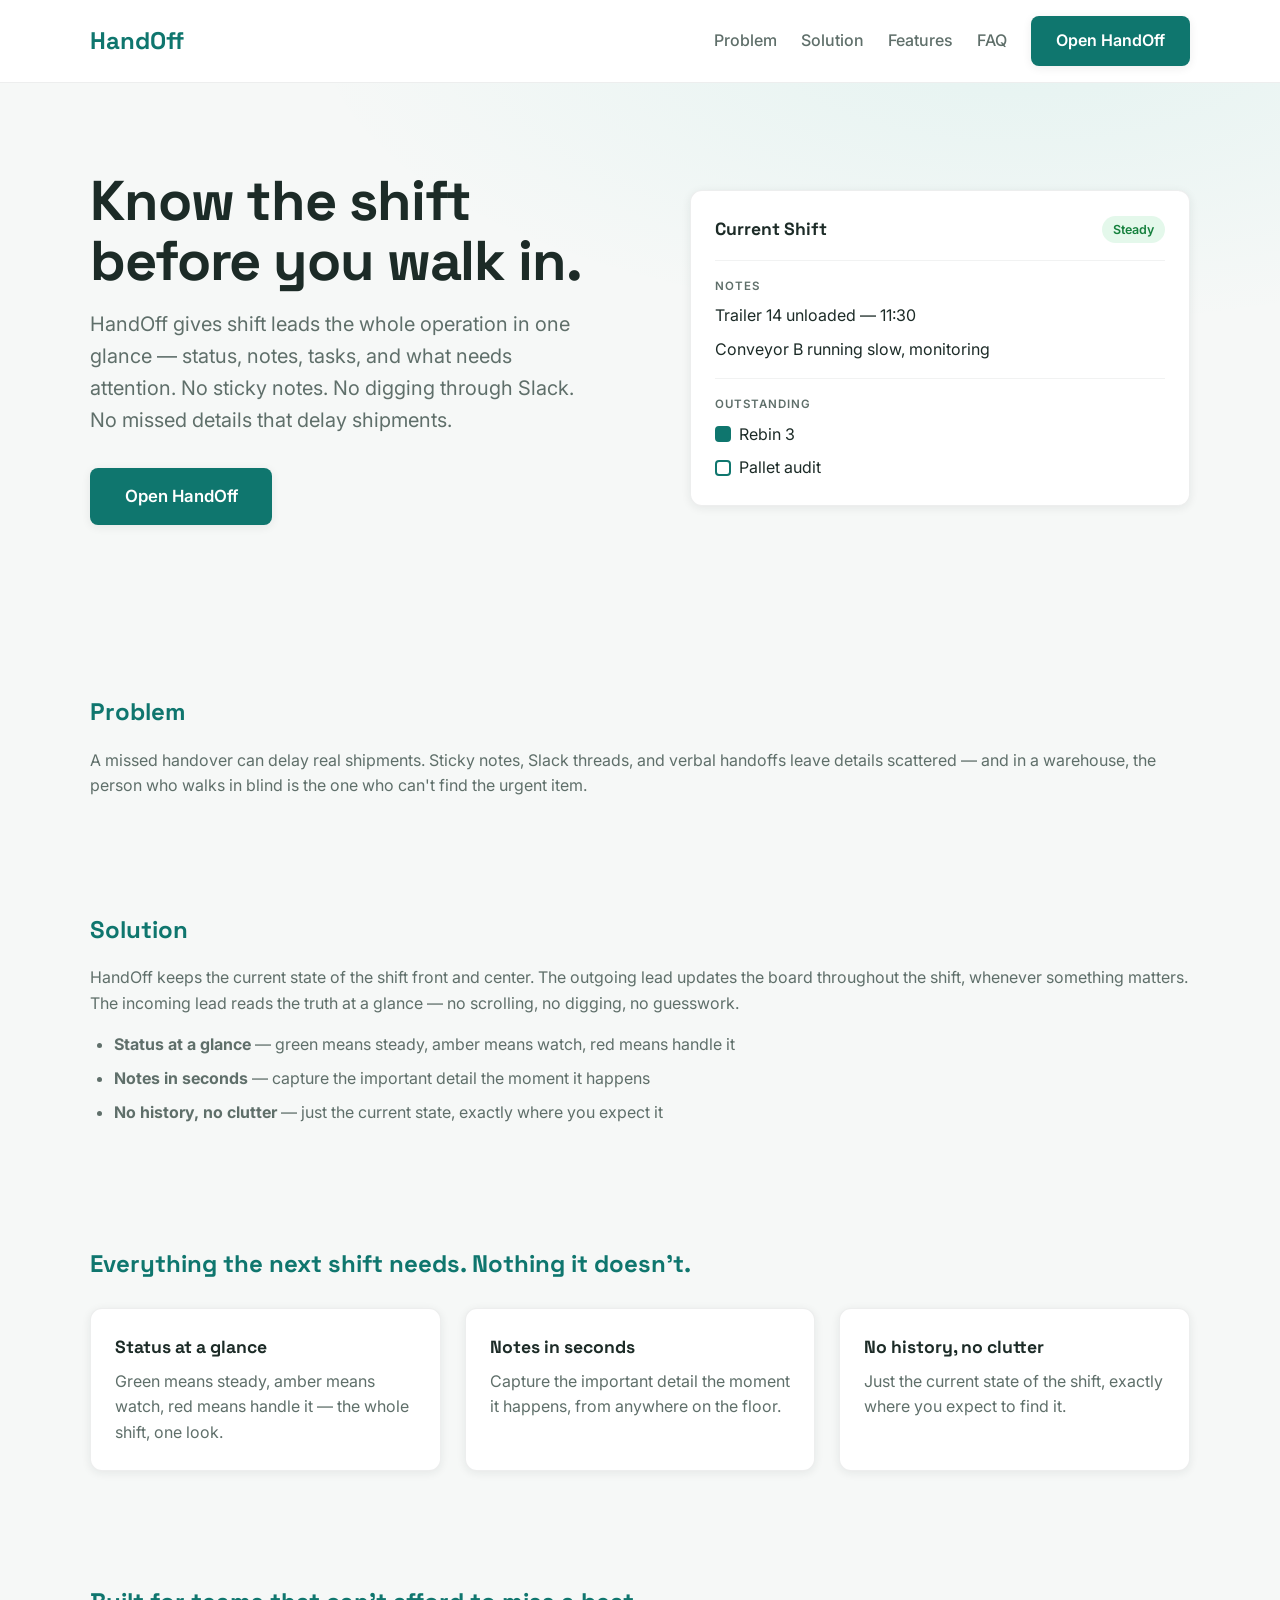
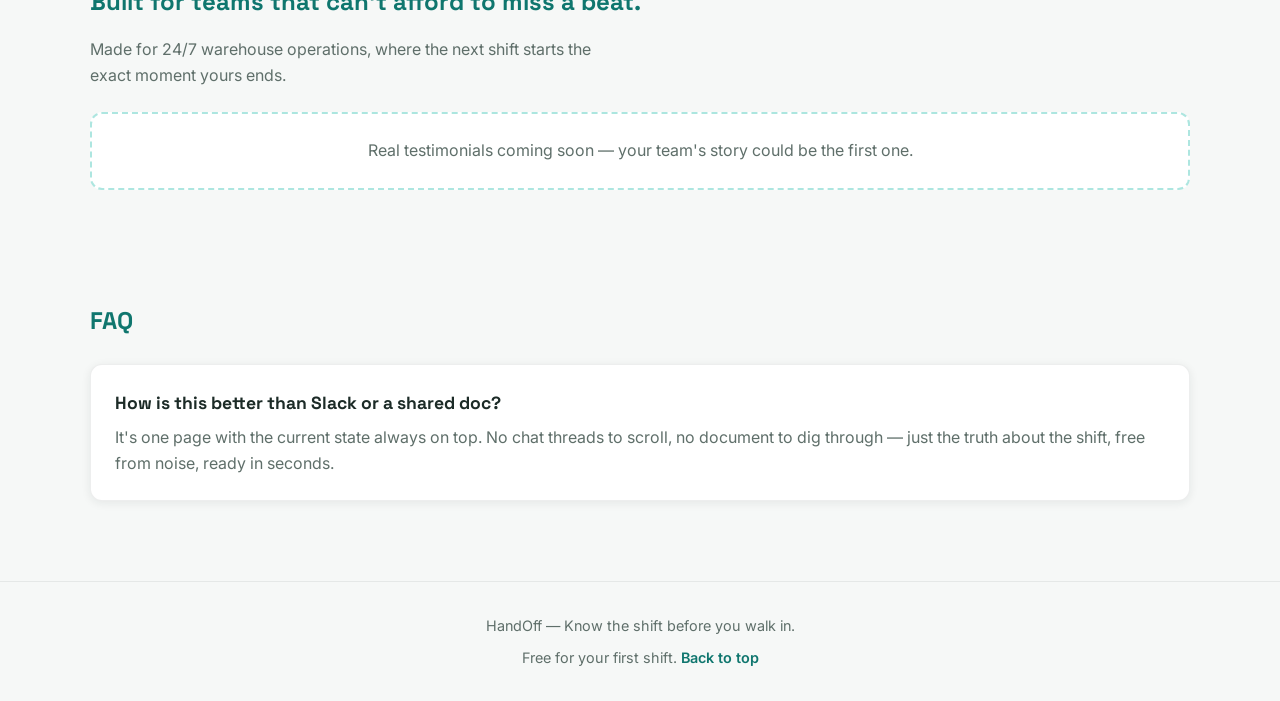
==== index.html @ 9eac9340 "Launch HandOff: landing page, interim waitlist page, and project constitution - Landing page: navbar" ====
<!DOCTYPE html>
<html lang="en">
<head>
  <meta charset="UTF-8" />
  <meta name="viewport" content="width=device-width, initial-scale=1.0" />
  <title>HandOff — Know the shift before you walk in.</title>

  <!-- Google Fonts: Space Grotesk (headings) + Inter (body) -->
  <link rel="preconnect" href="https://fonts.googleapis.com" />
  <link rel="preconnect" href="https://fonts.gstatic.com" crossorigin />
  <link
    href="https://fonts.googleapis.com/css2?family=Inter:wght@400;500;600&family=Space+Grotesk:wght@500;700&display=swap"
    rel="stylesheet"
  />

  <link rel="stylesheet" href="style.css" />
</head>
<body>

  <!-- ============================================
       Navigation bar (Roadmap Stage 5, Step 2)
       ============================================ -->
  <header class="site-header">
    <nav class="navbar container">
      <a href="#hero" class="logo">HandOff</a>

      <!-- Checkbox hack: opens/closes the mobile menu with no JavaScript -->
      <input type="checkbox" id="nav-toggle" class="nav-toggle" />
      <label for="nav-toggle" class="nav-toggle-label" aria-label="Toggle menu">
        <span></span>
      </label>

      <ul class="nav-links">
        <li><a href="#problem">Problem</a></li>
        <li><a href="#solution">Solution</a></li>
        <li><a href="#features">Features</a></li>
        <li><a href="#faq">FAQ</a></li>
        <li>
          <a href="coming-soon.html" class="btn btn-primary">Open HandOff</a>
        </li>
      </ul>
    </nav>
  </header>

  <main>
    <!-- ============================================
         Hero (Stage 5, Step 2)
         ============================================ -->
    <section id="hero" class="hero">
      <div class="container hero-grid">

        <!-- Left: message + CTA -->
        <div class="hero-copy">
          <h1>Know the shift before you walk in.</h1>
          <p class="hero-sub">
            HandOff gives shift leads the whole operation in one glance —
            status, notes, tasks, and what needs attention. No sticky notes.
            No digging through Slack. No missed details that delay shipments.
          </p>
          <div class="hero-actions">
            <a href="coming-soon.html" class="btn btn-primary btn-lg">Open HandOff</a>
          </div>
        </div>

        <!-- Right: static CSS mockup of the live board -->
        <div class="hero-visual">
          <div class="board-card">
            <div class="board-card-head">
              <span class="board-title">Current Shift</span>
              <span class="status-pill status-good">Steady</span>
            </div>

            <div class="board-section">
              <span class="board-label">Notes</span>
              <ul class="board-notes">
                <li>Trailer 14 unloaded — 11:30</li>
                <li>Conveyor B running slow, monitoring</li>
              </ul>
            </div>

            <div class="board-section">
              <span class="board-label">Outstanding</span>
              <ul class="board-tasks">
                <li><span class="check done"></span>Rebin 3</li>
                <li><span class="check"></span>Pallet audit</li>
              </ul>
            </div>
          </div>
        </div>

      </div>
    </section>

    <!-- Landing page sections -->
    <section id="problem">
      <div class="container">
        <h2>Problem</h2>
        <p>A missed handover can delay real shipments. Sticky notes, Slack threads, and verbal handoffs leave details scattered — and in a warehouse, the person who walks in blind is the one who can't find the urgent item.</p>
      </div>
    </section>

    <section id="solution">
      <div class="container">
        <h2>Solution</h2>
        <p>HandOff keeps the current state of the shift front and center. The outgoing lead updates the board throughout the shift, whenever something matters. The incoming lead reads the truth at a glance — no scrolling, no digging, no guesswork.</p>
        <ul>
          <li><strong>Status at a glance</strong> — green means steady, amber means watch, red means handle it</li>
          <li><strong>Notes in seconds</strong> — capture the important detail the moment it happens</li>
          <li><strong>No history, no clutter</strong> — just the current state, exactly where you expect it</li>
        </ul>
      </div>
    </section>
    <section id="features">
      <div class="container">
        <h2>Everything the next shift needs. Nothing it doesn't.</h2>
        <div class="feature-grid">
          <div class="feature-card">
            <h3>Status at a glance</h3>
            <p>Green means steady, amber means watch, red means handle it — the whole shift, one look.</p>
          </div>
          <div class="feature-card">
            <h3>Notes in seconds</h3>
            <p>Capture the important detail the moment it happens, from anywhere on the floor.</p>
          </div>
          <div class="feature-card">
            <h3>No history, no clutter</h3>
            <p>Just the current state of the shift, exactly where you expect to find it.</p>
          </div>
        </div>
      </div>
    </section>
    <section id="social-proof">
      <div class="container">
        <h2>Built for teams that can't afford to miss a beat.</h2>
        <p class="subcopy">Made for 24/7 warehouse operations, where the next shift starts the exact moment yours ends.</p>
        <!-- Placeholder: real testimonials / user stories go here -->
        <div class="testimonial-placeholder">
          <p>Real testimonials coming soon — your team's story could be the first one.</p>
        </div>
      </div>
    </section>
    <section id="faq">
      <div class="container">
        <h2>FAQ</h2>
        <div class="faq-item">
          <h3>How is this better than Slack or a shared doc?</h3>
          <p>It's one page with the current state always on top. No chat threads to scroll, no document to dig through — just the truth about the shift, free from noise, ready in seconds.</p>
        </div>
      </div>
    </section>
  </main>

  <footer>
    <p>HandOff — Know the shift before you walk in.</p>
    <p class="footer-note">Free for your first shift. <a href="#hero">Back to top</a></p>
  </footer>

  <script src="script.js"></script>
</body>
</html>
---- style.css ----
/*
   =============================================
   HandOff Design System — Mint Calm
   Source of truth: build-lab/MISSION.md Section 2
   Every component uses these tokens. Never
   hardcode colors, fonts, or radii elsewhere.
   =============================================
*/
:root {
  /*
     Colors — Mint Calm palette
  */
  --color-background: #F6F8F7;
  --color-surface:    #FFFFFF;
  --color-primary:    #0F766E;
  --color-secondary:  #14B8A6;
  --color-accent:     #F59E0B;
  --color-text:       #1C2B27;
  --color-text-muted: #5F6F6A;
  /*
     Status colors — kept separate from the brand palette
  */
  --color-status-good:   #22C55E;
  --color-status-watch:  #F59E0B;
  --color-status-urgent: #EF4444;
  /*
     Typography
  */
  --font-heading: "Space Grotesk", sans-serif;
  --font-body:    "Inter", sans-serif;
  /*
     Spacing scale
  */
  --space-1:  4px;
  --space-2:  8px;
  --space-3:  16px;
  --space-4:  24px;
  --space-5:  32px;
  --space-6:  48px;
  /*
     Border radius — three-step scale
  */
  --radius-sm: 4px;
  --radius-md: 8px;
  --radius-lg: 12px;
  /*
     Soft shadow
  */
  --shadow-soft: 0 2px 10px rgba(28, 43, 39, 0.08);
  --color-primary-hover: #0b5f58;
  --color-status-good-dark: #15803d;
  --shadow-lift: 0 8px 20px rgba(28, 43, 39, 0.12);
}

/*
   =============================================
   Base Reset
   =============================================
*/
*, *::before, *::after {
  box-sizing: border-box;
  margin: 0;
  padding: 0;
}

body {
  font-family: var(--font-body);
  background-color: var(--color-background);
  color: var(--color-text);
  line-height: 1.6;
}

/*
   =============================================
   Layout helpers
   =============================================
*/
.container {
  width: min(1100px, 100% - 2 * var(--space-5));
  margin-inline: auto;
}

/*
   =============================================
   Navigation bar
   =============================================
*/
.site-header {
  position: sticky;
  top: 0;
  z-index: 100;
  background: var(--color-surface);
  border-bottom: 1px solid rgba(28, 43, 39, 0.08);
}

.navbar {
  display: flex;
  align-items: center;
  justify-content: space-between;
  gap: var(--space-4);
  padding-block: var(--space-3);
}

.logo {
  font-family: var(--font-heading);
  font-weight: 700;
  font-size: 1.5rem;
  color: var(--color-primary);
  text-decoration: none;
}

.nav-links {
  display: flex;
  align-items: center;
  gap: var(--space-4);
  list-style: none;
}

.nav-links a:not(.btn) {
  color: var(--color-text-muted);
  text-decoration: none;
  font-weight: 500;
}

.nav-links a:not(.btn):hover {
  color: var(--color-primary);
}

/*
   Hamburger — hidden on desktop, shown on mobile
*/
.nav-toggle {
  display: none;
}

.nav-toggle-label {
  display: none;
}

/*
   =============================================
   Buttons
   =============================================
*/
.btn {
  display: inline-block;
  padding: 0.7em 1.5em;
  border: 1px solid transparent;
  border-radius: var(--radius-md);
  font-family: var(--font-body);
  font-weight: 600;
  text-decoration: none;
  text-align: center;
  cursor: pointer;
  transition:    background-color 0.2s ease,    border-color 0.2s ease,    transform 0.1s ease;
}

/*
   Primary: teal fill, white text, soft shadow
*/
.btn-primary {
  background: var(--color-primary);
  color: var(--color-surface);
  box-shadow: var(--shadow-soft);
}

.btn-primary:hover {
  background: var(--color-primary-hover);
  /*
     teal, darkened
  */
}

.btn-primary:active {
  transform: translateY(1px);
}

.btn-lg {
  padding: 0.85em 2em;
  font-size: 1.05rem;
}

/*
   Accessible focus ring for keyboard users
*/
a:focus-visible,.btn:focus-visible,.nav-toggle-label:focus-visible {
  outline: 2px solid var(--color-secondary);
  outline-offset: 2px;
}

/*
   =============================================
   Hero
   =============================================
*/
.hero {
  padding-block: clamp(3rem, 8vw, 5.5rem);
  background: radial-gradient(    1200px 500px at 80% -10%,    rgba(20, 184, 166, 0.08),    transparent 60%  );
}

.hero-grid {
  display: grid;
  grid-template-columns: 1.05fr 0.95fr;
  gap: var(--space-6);
  align-items: center;
}

.hero-copy h1 {
  font-family: var(--font-heading);
  font-weight: 700;
  font-size: clamp(2.25rem, 5vw, 3.5rem);
  line-height: 1.08;
  letter-spacing: -0.02em;
  color: var(--color-text);
  margin-bottom: var(--space-3);
}

.hero-sub {
  font-size: clamp(1.05rem, 2vw, 1.25rem);
  color: var(--color-text-muted);
  max-width: 32rem;
  margin-bottom: var(--space-5);
}

.hero-actions {
  display: flex;
  flex-wrap: wrap;
  align-items: center;
  gap: var(--space-3);
}

/*
   =============================================
   Hero visual — board mockup (static CSS sketch)
   =============================================
*/
.board-card {
  background: var(--color-surface);
  border: 1px solid rgba(28, 43, 39, 0.08);
  border-radius: var(--radius-lg);
  box-shadow: var(--shadow-soft);
  padding: var(--space-4);
}

.board-card-head {
  display: flex;
  justify-content: space-between;
  align-items: center;
  margin-bottom: var(--space-3);
}

.board-title {
  font-family: var(--font-heading);
  font-weight: 700;
  font-size: 1.1rem;
}

/*
   Status pill
*/
.status-pill {
  display: inline-block;
  padding: 0.3em 0.9em;
  border-radius: 999px;
  font-size: 0.78rem;
  font-weight: 600;
}

.status-good {
  background: rgba(34, 197, 94, 0.12);
  color: var(--color-status-good-dark);
}

.board-section {
  border-top: 1px solid rgba(28, 43, 39, 0.06);
  padding-top: var(--space-3);
  margin-top: var(--space-3);
}

.board-label {
  display: block;
  font-size: 0.72rem;
  font-weight: 600;
  letter-spacing: 0.08em;
  text-transform: uppercase;
  color: var(--color-text-muted);
  margin-bottom: var(--space-2);
}

.board-notes,.board-tasks {
  list-style: none;
  display: grid;
  gap: var(--space-2);
}

.board-tasks li {
  display: flex;
  align-items: center;
  gap: var(--space-2);
  color: var(--color-text);
}

.check {
  width: 16px;
  height: 16px;
  border: 2px solid var(--color-primary);
  border-radius: var(--radius-sm);
  display: inline-block;
  flex: none;
}

.check.done {
  background: var(--color-primary);
  border-color: var(--color-primary);
}

/*
   =============================================
   Footer (quiet placeholder)
   =============================================
*/
footer {
  margin-top: var(--space-6);
  padding-block: var(--space-5);
  text-align: center;
  color: var(--color-text-muted);
  font-size: 0.9rem;
  border-top: 1px solid rgba(28, 43, 39, 0.08);
}

footer p + p {
  margin-top: var(--space-2);
}

footer a {
  color: var(--color-primary);
  text-decoration: none;
  font-weight: 600;
}

footer a:hover {
  text-decoration: underline;
}

/*
   =============================================
   Responsive
   =============================================
*/
/*
   Offset anchored sections so the sticky header doesn't cover them
*/
section[id] {
  scroll-margin-top: 90px;
}

@media (max-width: 860px) {
  .hero-grid {
    grid-template-columns: 1fr;
    gap: var(--space-5);
  }
  /*
     Show hamburger, hide links until toggled
  */
  .nav-toggle-label {
    display: block;
    width: 28px;
    height: 20px;
    position: relative;
    cursor: pointer;
  }
  .nav-toggle-label span,  .nav-toggle-label span::before,  .nav-toggle-label span::after {
    content: "";
    position: absolute;
    left: 0;
    width: 100%;
    height: 2px;
    background: var(--color-text);
    border-radius: 2px;
  }
  .nav-toggle-label span {
    top: 50%;
    transform: translateY(-50%);
  }
  .nav-toggle-label span::before {
    top: -7px;
  }
  .nav-toggle-label span::after {
    top: 7px;
  }
  .nav-links {
    display: none;
    position: absolute;
    top: 100%;
    left: 0;
    right: 0;
    flex-direction: column;
    align-items: flex-start;
    gap: var(--space-3);
    background: var(--color-surface);
    padding: var(--space-3) var(--space-5) var(--space-4);
    border-bottom: 1px solid rgba(28, 43, 39, 0.08);
  }
  .nav-toggle:checked ~ .nav-links {
    display: flex;
  }
}

/* =============================================
   Problem Section (Roadmap Stage 5, Step 3)
   ============================================= */
#problem {
  padding: var(--space-5) var(--space-4);
  margin-top: var(--space-6);
  color: var(--color-text);
}
#problem h2 {
  font-family: var(--font-heading);
  font-weight: 700;
  font-size: 1.5rem;
  color: var(--color-primary);
  margin-bottom: var(--space-3);
}
#problem p {
  color: var(--color-text-muted);
  line-height: 1.6;
}

/* =============================================
   Solution Section (Roadmap Stage 5, Step 3)
   ============================================= */
#solution {
  padding: var(--space-5) var(--space-4);
  margin-top: var(--space-6);
  color: var(--color-text);
}
#solution h2 {
  font-family: var(--font-heading);
  font-weight: 700;
  font-size: 1.5rem;
  color: var(--color-primary);
  margin-bottom: var(--space-3);
}
#solution p {
  color: var(--color-text-muted);
  line-height: 1.6;
}
#solution ul {
  margin-top: var(--space-3);
  padding-left: var(--space-4);
}
#solution li {
  color: var(--color-text-muted);
  margin-bottom: var(--space-2);
}

/* =============================================
   Features Section (Roadmap Stage 5, Step 3)
   ============================================= */
#features {
  padding: var(--space-5) var(--space-4);
  margin-top: var(--space-6);
  color: var(--color-text);
}
#features h2 {
  font-family: var(--font-heading);
  font-weight: 700;
  font-size: 1.5rem;
  color: var(--color-primary);
  margin-bottom: var(--space-4);
}
.feature-grid {
  display: grid;
  grid-template-columns: repeat(3, 1fr);
  gap: var(--space-4);
}
.feature-card {
  background: var(--color-surface);
  border: 1px solid rgba(28, 43, 39, 0.08);
  border-radius: var(--radius-lg);
  box-shadow: var(--shadow-soft);
  padding: var(--space-4);
  transition: transform 0.2s ease, box-shadow 0.2s ease;
}
.feature-card:hover {
  transform: translateY(-4px);
  box-shadow: var(--shadow-lift);
}
.feature-card h3 {
  font-family: var(--font-heading);
  font-weight: 700;
  font-size: 1.1rem;
  color: var(--color-text);
  margin-bottom: var(--space-2);
}
.feature-card p {
  color: var(--color-text-muted);
  line-height: 1.6;
}

/* Stack feature cards on narrow screens (< 860px) */
@media (max-width: 860px) {
  .feature-grid {
    grid-template-columns: 1fr;
  }
}

/* =============================================
   Social Proof Section (Roadmap Stage 5, Step 3)
   ============================================= */
#social-proof {
  padding: var(--space-5) var(--space-4);
  margin-top: var(--space-6);
  color: var(--color-text);
}
#social-proof h2 {
  font-family: var(--font-heading);
  font-weight: 700;
  font-size: 1.5rem;
  color: var(--color-primary);
  margin-bottom: var(--space-3);
}
#social-proof .subcopy {
  color: var(--color-text-muted);
  line-height: 1.6;
  max-width: 32rem;
  margin-bottom: var(--space-4);
}
.testimonial-placeholder {
  background: var(--color-surface);
  border: 2px dashed rgba(20, 184, 166, 0.35);
  border-radius: var(--radius-lg);
  padding: var(--space-4);
  color: var(--color-text-muted);
  text-align: center;
}

/* =============================================
   FAQ Section (Roadmap Stage 5, Step 3)
   ============================================= */
#faq {
  padding: var(--space-5) var(--space-4);
  margin-top: var(--space-6);
  color: var(--color-text);
}
#faq h2 {
  font-family: var(--font-heading);
  font-weight: 700;
  font-size: 1.5rem;
  color: var(--color-primary);
  margin-bottom: var(--space-4);
}
.faq-item {
  background: var(--color-surface);
  border: 1px solid rgba(28, 43, 39, 0.08);
  border-radius: var(--radius-lg);
  box-shadow: var(--shadow-soft);
  padding: var(--space-4);
}
.faq-item h3 {
  font-family: var(--font-heading);
  font-weight: 700;
  font-size: 1.1rem;
  color: var(--color-text);
  margin-bottom: var(--space-2);
}
.faq-item p {
  color: var(--color-text-muted);
  line-height: 1.6;
}

/* =============================================
   Motion — Hero entrance (Stage 5, Step 4)
   ============================================= */
@keyframes fade-rise {
  from { opacity: 0; transform: translateY(16px); }
  to   { opacity: 1; transform: translateY(0); }
}
.hero-copy {
  animation: fade-rise 0.6s ease both;
}
.hero-visual {
  animation: fade-rise 0.6s ease 0.15s both;
}

/* =============================================
   Navigation — Smooth scrolling (Stage 5, Step 4)
   ============================================= */
html {
  scroll-behavior: smooth;
}

/* =============================================
   Accessibility — Reduced motion
   ============================================= */
@media (prefers-reduced-motion: reduce) {
  html {
    scroll-behavior: auto;
  }
  .hero-copy,
  .hero-visual {
    animation: none;
  }
  .feature-card {
    transition: none;
  }
}

/* ============================================================
   Coming soon page (waitlist)
   ============================================================ */

.coming-soon {
  padding-block: clamp(3rem, 10vw, 6rem);
}

.coming-soon-card {
  max-width: 36rem;
  margin-inline: auto;
  background: var(--color-surface);
  border: 1px solid rgba(28, 43, 39, 0.08);
  border-radius: var(--radius-lg);
  box-shadow: var(--shadow-soft);
  padding: clamp(1.5rem, 5vw, 2.5rem);
  text-align: center;
}

.coming-soon .eyebrow {
  display: inline-block;
  font-size: 0.8rem;
  font-weight: 600;
  letter-spacing: 0.08em;
  text-transform: uppercase;
  color: var(--color-primary);
  margin-bottom: var(--space-3);
}

.coming-soon h1 {
  font-family: var(--font-heading);
  font-weight: 700;
  font-size: clamp(1.75rem, 4vw, 2.5rem);
  line-height: 1.15;
  color: var(--color-text);
  margin-bottom: var(--space-3);
}

.coming-soon .subcopy {
  color: var(--color-text-muted);
  line-height: 1.6;
  margin-bottom: var(--space-4);
}

#waitlist-form {
  display: flex;
  gap: var(--space-3);
  flex-wrap: wrap;
  justify-content: center;
}

#waitlist-form input[type="email"] {
  flex: 1 1 200px;
  padding: 0.7em 1em;
  border: 1px solid rgba(28, 43, 39, 0.15);
  border-radius: var(--radius-md);
  font-family: var(--font-body);
  font-size: 1rem;
  color: var(--color-text);
}

#waitlist-form input[type="email"]:focus {
  outline: 2px solid var(--color-secondary);
  outline-offset: 2px;
}

.waitlist-message {
  margin-top: var(--space-3);
  color: var(--color-primary);
  font-weight: 600;
}

.coming-soon .footer-note {
  margin-top: var(--space-4);
  color: var(--color-text-muted);
  font-size: 0.85rem;
}

@media (max-width: 480px) {
  #waitlist-form {
    flex-direction: column;
  }
  #waitlist-form .btn {
    width: 100%;
  }
}

/* Quiet back link on the coming-soon header — not a button,
   so it never competes with the waitlist CTA. */
.back-link {
  font-family: var(--font-body);
  font-weight: 500;
  font-size: 0.9rem;
  color: var(--color-text-muted);
  text-decoration: none;
  transition: color 0.2s ease;
}

.back-link:hover {
  color: var(--color-primary);
}
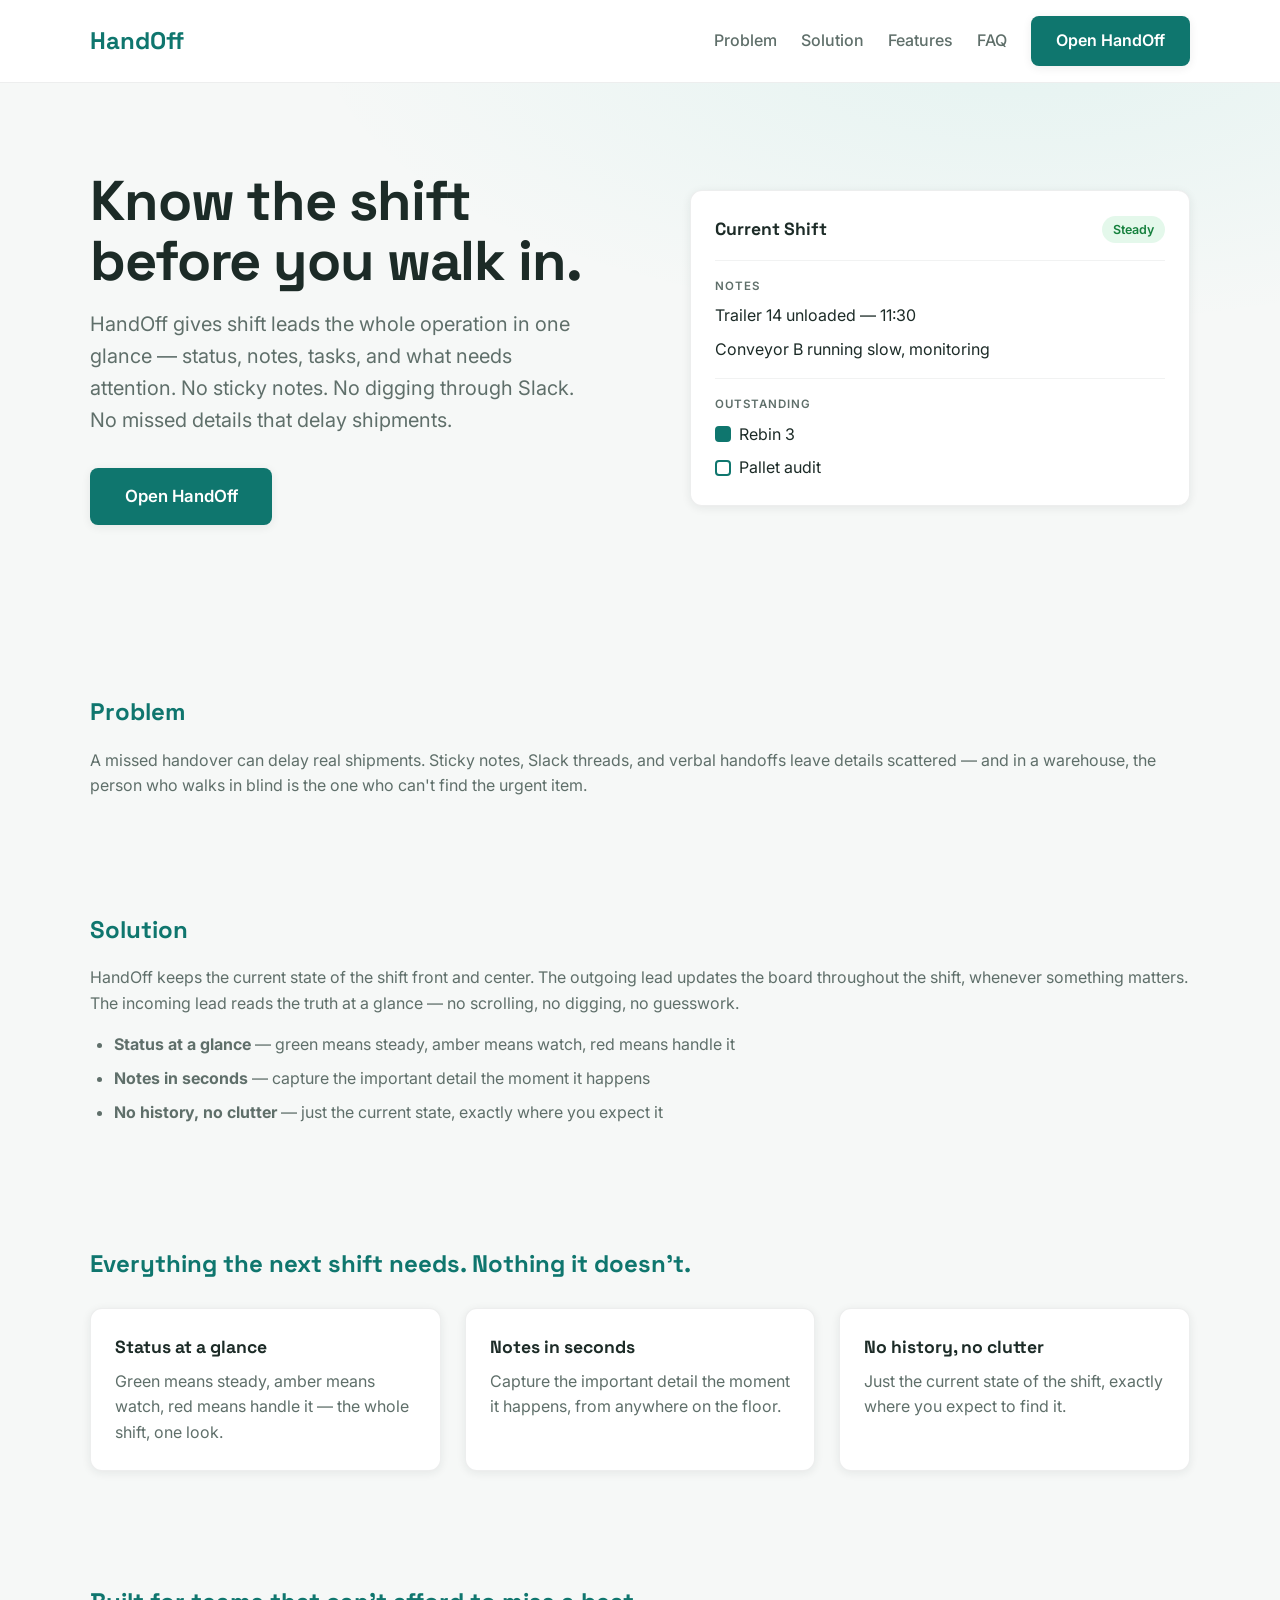
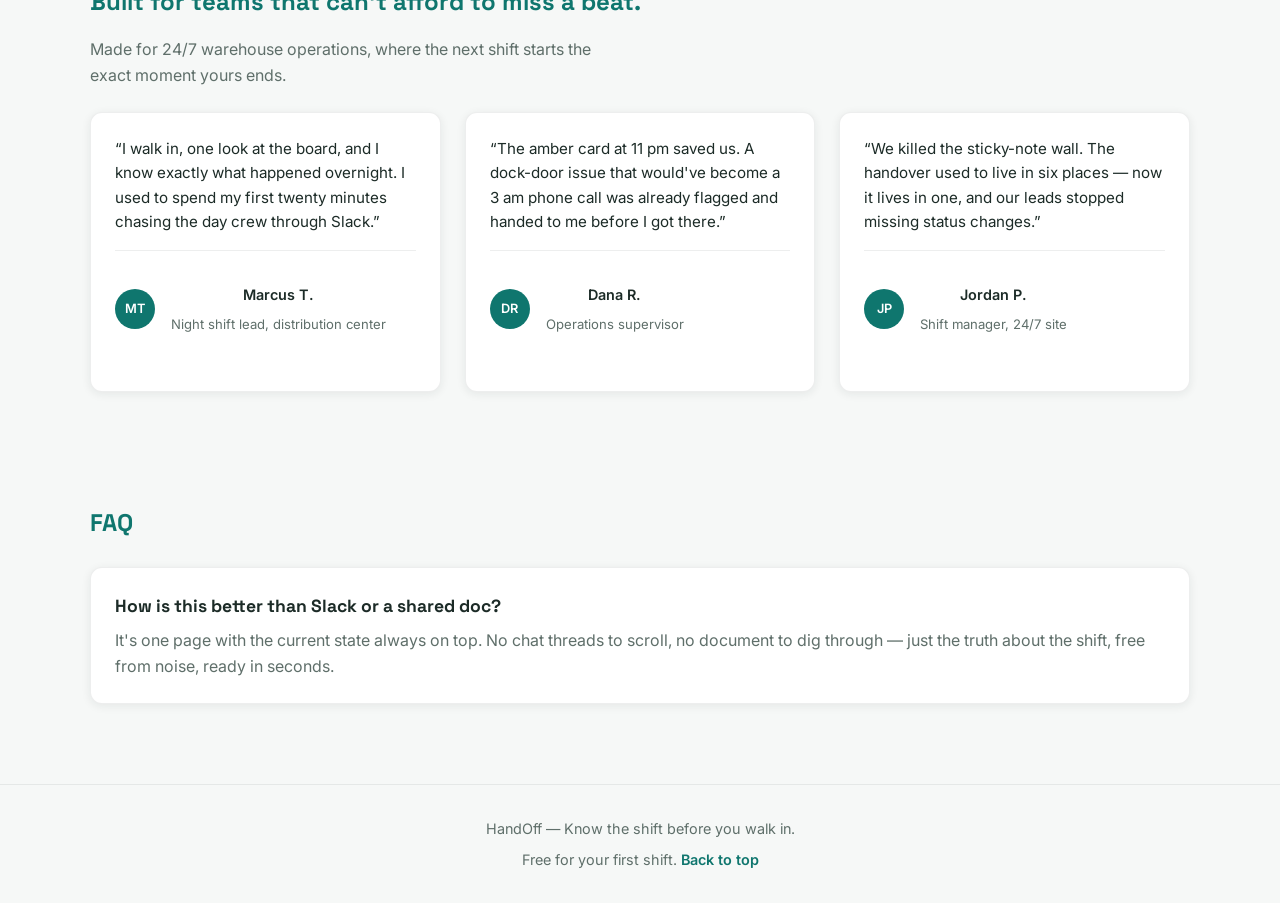
==== commit 39de3f79: "Replace social-proof placeholder with 3 testimonial cards - 3 testimonial card grid (token-only styl" ====
--- a/index.html
+++ b/index.html
@@ -93,14 +93,14 @@
 
     <!-- Landing page sections -->
     <section id="problem">
-      <div class="container">
+      <div class="container reveal">
         <h2>Problem</h2>
         <p>A missed handover can delay real shipments. Sticky notes, Slack threads, and verbal handoffs leave details scattered — and in a warehouse, the person who walks in blind is the one who can't find the urgent item.</p>
       </div>
     </section>
 
     <section id="solution">
-      <div class="container">
+      <div class="container reveal">
         <h2>Solution</h2>
         <p>HandOff keeps the current state of the shift front and center. The outgoing lead updates the board throughout the shift, whenever something matters. The incoming lead reads the truth at a glance — no scrolling, no digging, no guesswork.</p>
         <ul>
@@ -111,7 +111,7 @@
       </div>
     </section>
     <section id="features">
-      <div class="container">
+      <div class="container reveal">
         <h2>Everything the next shift needs. Nothing it doesn't.</h2>
         <div class="feature-grid">
           <div class="feature-card">
@@ -130,17 +130,47 @@
       </div>
     </section>
     <section id="social-proof">
-      <div class="container">
+      <div class="container reveal">
         <h2>Built for teams that can't afford to miss a beat.</h2>
         <p class="subcopy">Made for 24/7 warehouse operations, where the next shift starts the exact moment yours ends.</p>
-        <!-- Placeholder: real testimonials / user stories go here -->
-        <div class="testimonial-placeholder">
-          <p>Real testimonials coming soon — your team's story could be the first one.</p>
+        <!-- Placeholder testimonials (fake) — replace with real user stories
+             before public launch. See SPECS/2026-09-17-base-shell/validation.md. -->
+        <div class="testimonial-grid">
+          <article class="testimonial-card">
+            <p class="testimonial-quote">&ldquo;I walk in, one look at the board, and I know exactly what happened overnight. I used to spend my first twenty minutes chasing the day crew through Slack.&rdquo;</p>
+            <footer class="testimonial-meta">
+              <span class="testimonial-avatar" aria-hidden="true">MT</span>
+              <div>
+                <p class="testimonial-name">Marcus T.</p>
+                <p class="testimonial-role">Night shift lead, distribution center</p>
+              </div>
+            </footer>
+          </article>
+          <article class="testimonial-card">
+            <p class="testimonial-quote">&ldquo;The amber card at 11&nbsp;pm saved us. A dock-door issue that would've become a 3&nbsp;am phone call was already flagged and handed to me before I got there.&rdquo;</p>
+            <footer class="testimonial-meta">
+              <span class="testimonial-avatar" aria-hidden="true">DR</span>
+              <div>
+                <p class="testimonial-name">Dana R.</p>
+                <p class="testimonial-role">Operations supervisor</p>
+              </div>
+            </footer>
+          </article>
+          <article class="testimonial-card">
+            <p class="testimonial-quote">&ldquo;We killed the sticky-note wall. The handover used to live in six places — now it lives in one, and our leads stopped missing status changes.&rdquo;</p>
+            <footer class="testimonial-meta">
+              <span class="testimonial-avatar" aria-hidden="true">JP</span>
+              <div>
+                <p class="testimonial-name">Jordan P.</p>
+                <p class="testimonial-role">Shift manager, 24/7 site</p>
+              </div>
+            </footer>
+          </article>
         </div>
       </div>
     </section>
     <section id="faq">
-      <div class="container">
+      <div class="container reveal">
         <h2>FAQ</h2>
         <div class="faq-item">
           <h3>How is this better than Slack or a shared doc?</h3>
--- a/style.css
+++ b/style.css
@@ -526,13 +526,65 @@
   max-width: 32rem;
   margin-bottom: var(--space-4);
 }
-.testimonial-placeholder {
+.testimonial-grid {
+  display: grid;
+  grid-template-columns: repeat(3, 1fr);
+  gap: var(--space-4);
+  margin-top: var(--space-4);
+}
+
+.testimonial-card {
   background: var(--color-surface);
-  border: 2px dashed rgba(20, 184, 166, 0.35);
+  border: 1px solid rgba(28, 43, 39, 0.08);
   border-radius: var(--radius-lg);
+  box-shadow: var(--shadow-soft);
   padding: var(--space-4);
-  color: var(--color-text-muted);
-  text-align: center;
+  display: flex;
+  flex-direction: column;
+  gap: var(--space-3);
+}
+
+.testimonial-quote {
+  font-size: 0.95rem;
+  line-height: 1.6;
+  color: var(--color-text);
+}
+
+.testimonial-meta {
+  display: flex;
+  align-items: center;
+  gap: var(--space-3);
+  margin-top: auto;
+}
+
+.testimonial-avatar {
+  width: 40px;
+  height: 40px;
+  border-radius: 50%;
+  background: var(--color-primary);
+  color: var(--color-surface);
+  display: flex;
+  align-items: center;
+  justify-content: center;
+  font-weight: 600;
+  font-size: 0.8rem;
+  flex: none;
+}
+
+.testimonial-name {
+  font-weight: 600;
+  color: var(--color-text);
+}
+
+.testimonial-role {
+  font-size: 0.82rem;
+  color: var(--color-text-muted);
+}
+
+@media (max-width: 860px) {
+  .testimonial-grid {
+    grid-template-columns: 1fr;
+  }
 }
 
 /* =============================================
@@ -602,6 +654,12 @@
     animation: none;
   }
   .feature-card {
+    transition: none;
+  }
+  /* Reveal effect: never hide or move content for reduced-motion users */
+  .js .reveal {
+    opacity: 1;
+    transform: none;
     transition: none;
   }
 }
@@ -707,3 +765,19 @@
 .back-link:hover {
   color: var(--color-primary);
 }
+
+/* =============================================
+   Scroll-triggered reveal (subtle, re-triggers)
+   Content is only hidden when JS is available;
+   without JS (or with reduced motion) it stays visible.
+   ============================================= */
+.js .reveal {
+  opacity: 0;
+  transform: translateY(12px);
+  transition: opacity 0.5s ease, transform 0.5s ease;
+}
+
+.js .reveal.is-visible {
+  opacity: 1;
+  transform: none;
+}
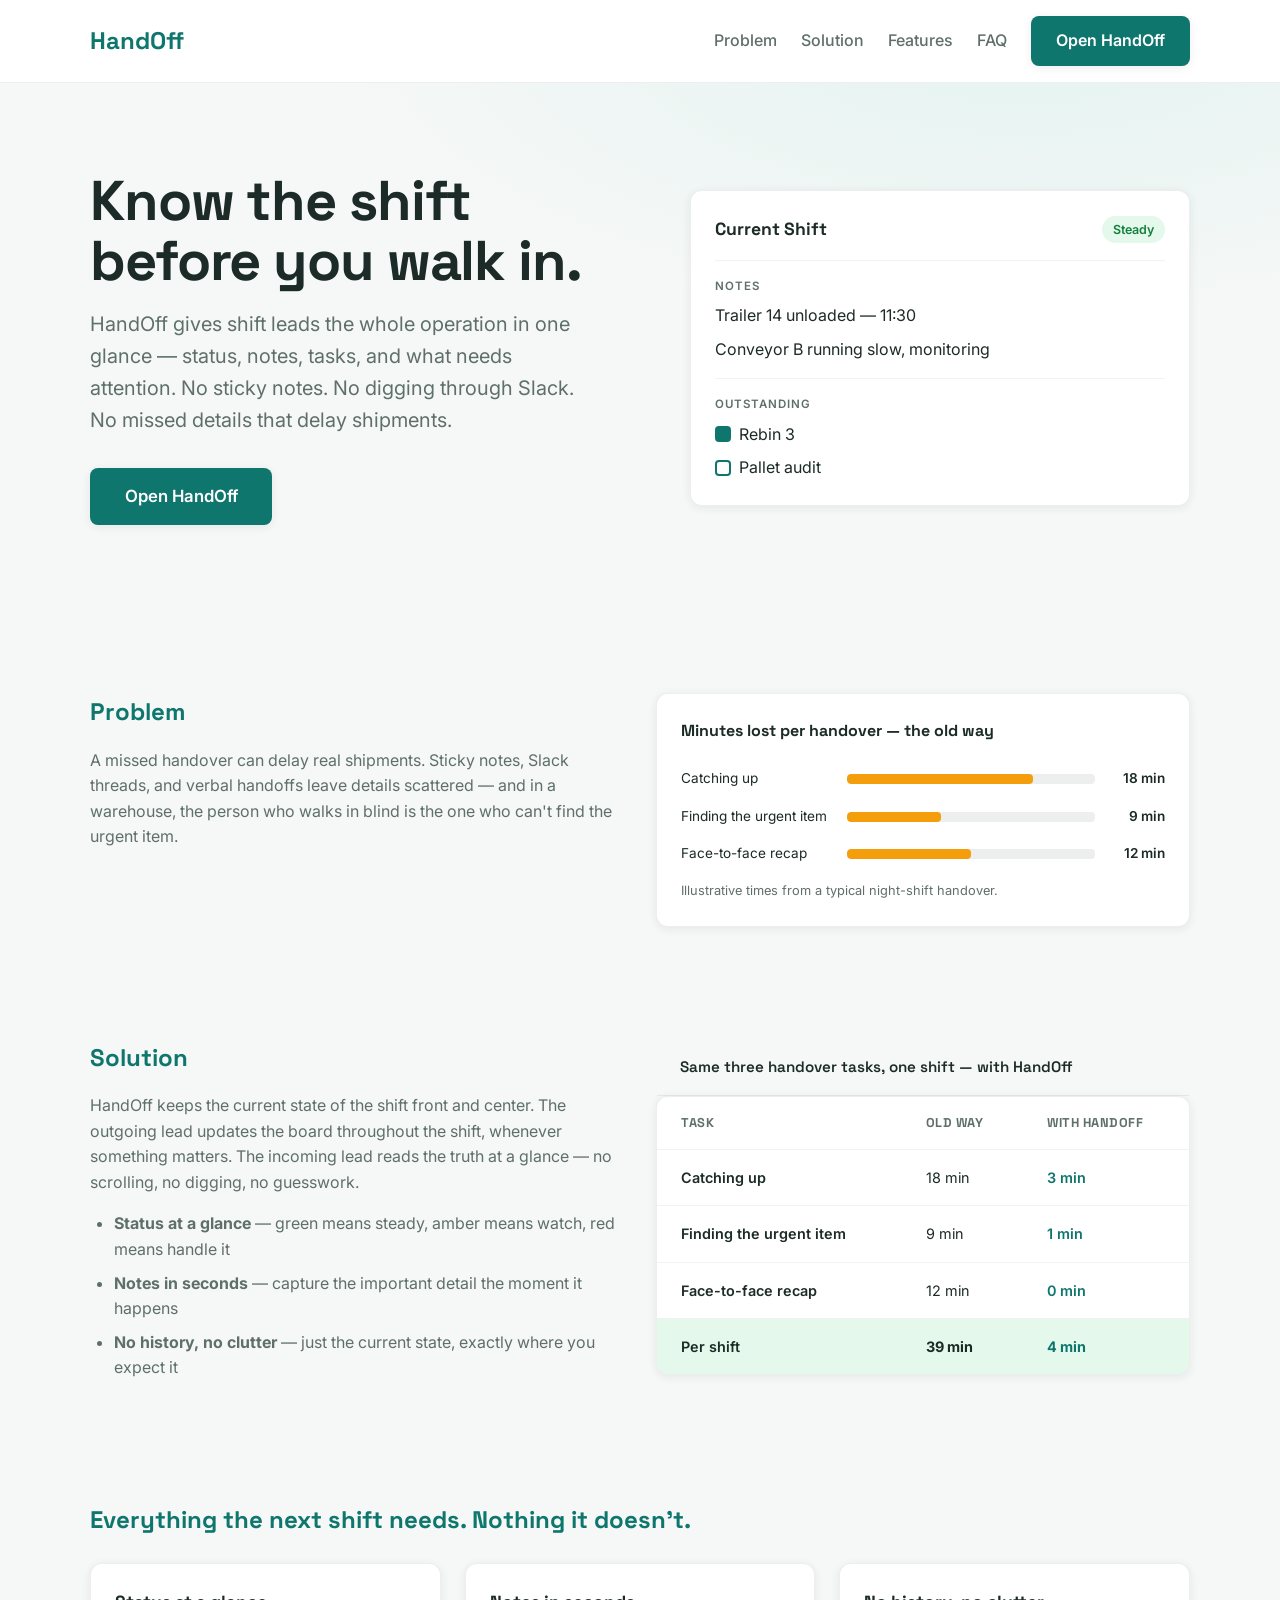
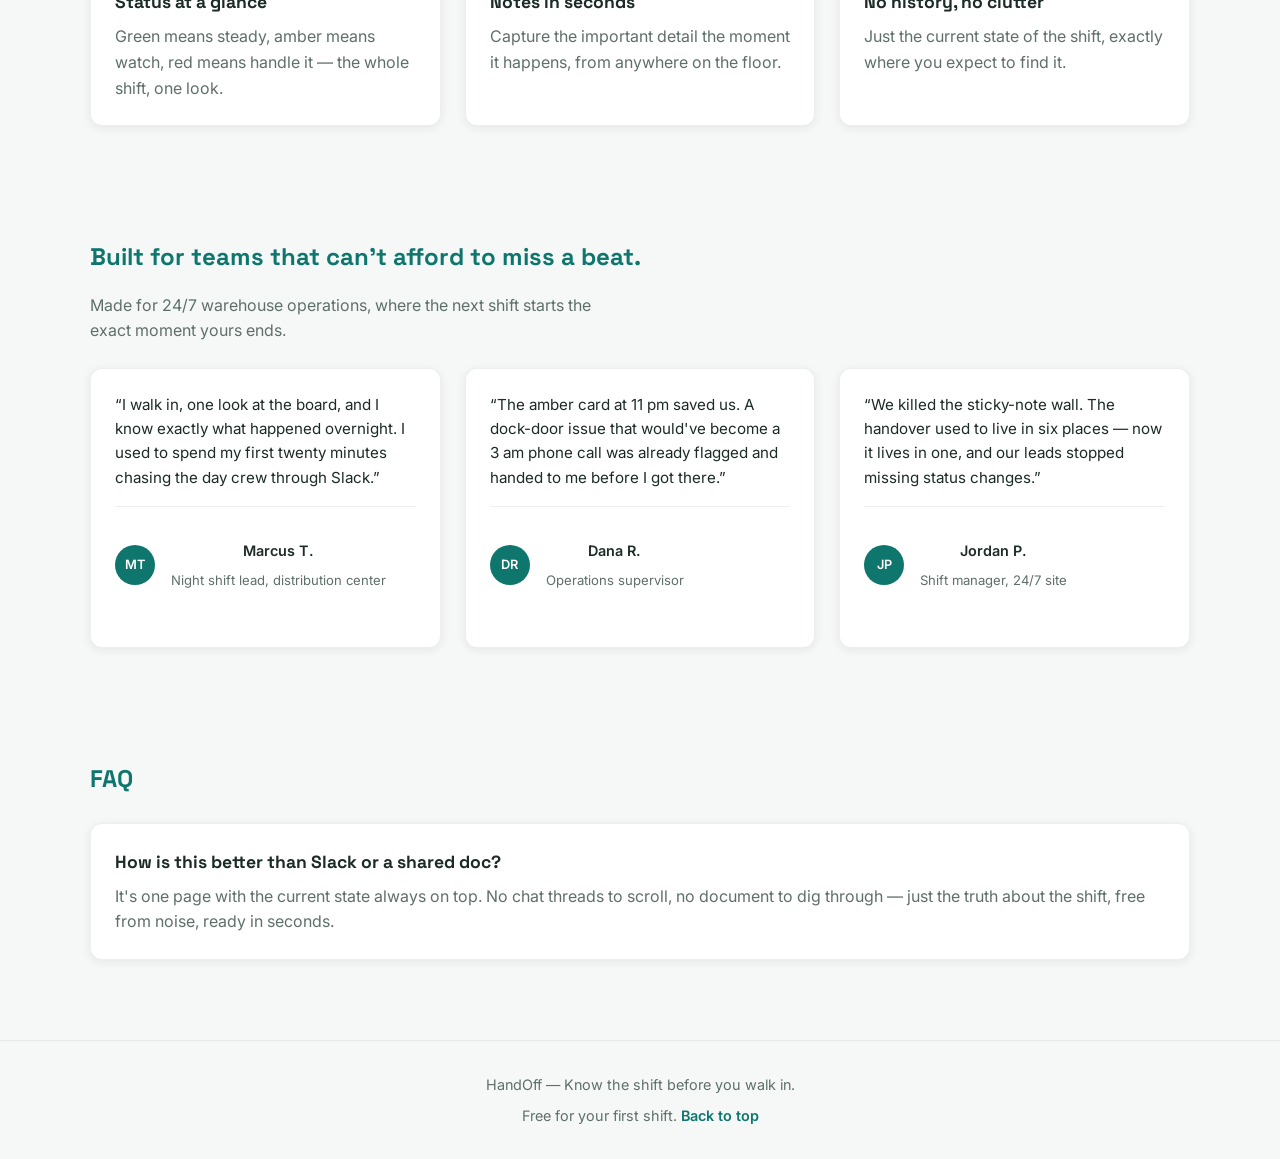
==== commit f95f9f77: "Add visual data to Problem and Solution sections - Problem: amber CSS bar chart (pure CSS, no JS) sh" ====
--- a/index.html
+++ b/index.html
@@ -13,7 +13,7 @@
     rel="stylesheet"
   />
 
-  <link rel="stylesheet" href="style.css" />
+  <link rel="stylesheet" href="style.css?v=3" />
 </head>
 <body>
 
@@ -94,20 +94,79 @@
     <!-- Landing page sections -->
     <section id="problem">
       <div class="container reveal">
-        <h2>Problem</h2>
-        <p>A missed handover can delay real shipments. Sticky notes, Slack threads, and verbal handoffs leave details scattered — and in a warehouse, the person who walks in blind is the one who can't find the urgent item.</p>
+        <div class="side-by-side">
+          <div>
+            <h2>Problem</h2>
+            <p>A missed handover can delay real shipments. Sticky notes, Slack threads, and verbal handoffs leave details scattered — and in a warehouse, the person who walks in blind is the one who can't find the urgent item.</p>
+          </div>
+          <div class="chart">
+            <h3 class="chart-title">Minutes lost per handover — the old way</h3>
+            <div class="chart-item">
+              <span class="chart-label">Catching up</span>
+              <div class="chart-track"><div class="chart-bar chart-bar-worry" style="width: 75%"></div></div>
+              <span class="chart-value">18 min</span>
+            </div>
+            <div class="chart-item">
+              <span class="chart-label">Finding the urgent item</span>
+              <div class="chart-track"><div class="chart-bar chart-bar-worry" style="width: 38%"></div></div>
+              <span class="chart-value">9 min</span>
+            </div>
+            <div class="chart-item">
+              <span class="chart-label">Face-to-face recap</span>
+              <div class="chart-track"><div class="chart-bar chart-bar-worry" style="width: 50%"></div></div>
+              <span class="chart-value">12 min</span>
+            </div>
+            <p class="chart-note">Illustrative times from a typical night-shift handover.</p>
+          </div>
+        </div>
       </div>
     </section>
 
     <section id="solution">
       <div class="container reveal">
-        <h2>Solution</h2>
-        <p>HandOff keeps the current state of the shift front and center. The outgoing lead updates the board throughout the shift, whenever something matters. The incoming lead reads the truth at a glance — no scrolling, no digging, no guesswork.</p>
-        <ul>
-          <li><strong>Status at a glance</strong> — green means steady, amber means watch, red means handle it</li>
-          <li><strong>Notes in seconds</strong> — capture the important detail the moment it happens</li>
-          <li><strong>No history, no clutter</strong> — just the current state, exactly where you expect it</li>
-        </ul>
+        <div class="side-by-side">
+          <div>
+            <h2>Solution</h2>
+            <p>HandOff keeps the current state of the shift front and center. The outgoing lead updates the board throughout the shift, whenever something matters. The incoming lead reads the truth at a glance — no scrolling, no digging, no guesswork.</p>
+            <ul>
+              <li><strong>Status at a glance</strong> — green means steady, amber means watch, red means handle it</li>
+              <li><strong>Notes in seconds</strong> — capture the important detail the moment it happens</li>
+              <li><strong>No history, no clutter</strong> — just the current state, exactly where you expect it</li>
+            </ul>
+          </div>
+          <table class="benefit-table">
+            <caption>Same three handover tasks, one shift — with HandOff</caption>
+            <thead>
+              <tr>
+                <th scope="col">Task</th>
+                <th scope="col">Old way</th>
+                <th scope="col">With HandOff</th>
+              </tr>
+            </thead>
+            <tbody>
+              <tr>
+                <th scope="row">Catching up</th>
+                <td>18 min</td>
+                <td class="cell-happy">3 min</td>
+              </tr>
+              <tr>
+                <th scope="row">Finding the urgent item</th>
+                <td>9 min</td>
+                <td class="cell-happy">1 min</td>
+              </tr>
+              <tr>
+                <th scope="row">Face-to-face recap</th>
+                <td>12 min</td>
+                <td class="cell-happy">0 min</td>
+              </tr>
+              <tr class="benefit-table-total">
+                <th scope="row">Per shift</th>
+                <td>39 min</td>
+                <td class="cell-happy">4 min</td>
+              </tr>
+            </tbody>
+          </table>
+        </div>
       </div>
     </section>
     <section id="features">
@@ -185,6 +244,6 @@
     <p class="footer-note">Free for your first shift. <a href="#hero">Back to top</a></p>
   </footer>
 
-  <script src="script.js"></script>
+  <script src="script.js?v=3"></script>
 </body>
 </html>
--- a/style.css
+++ b/style.css
@@ -773,7 +773,7 @@
    ============================================= */
 .js .reveal {
   opacity: 0;
-  transform: translateY(12px);
+  transform: translateY(16px);
   transition: opacity 0.5s ease, transform 0.5s ease;
 }
 
@@ -781,3 +781,142 @@
   opacity: 1;
   transform: none;
 }
+
+/* =============================================
+   Problem & Solution visuals (bar chart + table)
+   ============================================= */
+
+.side-by-side {
+  display: grid;
+  grid-template-columns: 1fr 1fr;
+  gap: var(--space-5);
+  align-items: start;
+}
+
+.chart {
+  background: var(--color-surface);
+  border: 1px solid rgba(28, 43, 39, 0.08);
+  border-radius: var(--radius-lg);
+  box-shadow: var(--shadow-soft);
+  padding: var(--space-4);
+}
+
+.chart-title {
+  font-family: var(--font-heading);
+  font-size: 1rem;
+  margin-top: 0;
+  margin-bottom: var(--space-4);
+}
+
+.chart-item {
+  display: grid;
+  grid-template-columns: 150px 1fr 54px;
+  align-items: center;
+  gap: var(--space-3);
+  margin-bottom: var(--space-3);
+}
+
+.chart-label {
+  font-size: 0.85rem;
+  color: var(--color-text);
+}
+
+.chart-track {
+  height: 10px;
+  background: rgba(28, 43, 39, 0.08);
+  border-radius: var(--radius-sm);
+  overflow: hidden;
+}
+
+.chart-bar {
+  height: 100%;
+  border-radius: var(--radius-sm);
+}
+
+.chart-bar-worry {
+  background: var(--color-accent);
+}
+
+.chart-value {
+  font-size: 0.85rem;
+  font-weight: 600;
+  color: var(--color-text);
+  text-align: right;
+}
+
+.chart-note {
+  font-size: 0.8rem;
+  color: var(--color-text-muted);
+  margin-bottom: 0;
+}
+
+.benefit-table {
+  width: 100%;
+  border-collapse: separate;
+  border-spacing: 0;
+  background: var(--color-surface);
+  border: 1px solid rgba(28, 43, 39, 0.08);
+  border-radius: var(--radius-lg);
+  box-shadow: var(--shadow-soft);
+  overflow: hidden;
+}
+
+.benefit-table caption {
+  text-align: left;
+  font-family: var(--font-heading);
+  font-size: 0.95rem;
+  font-weight: 600;
+  color: var(--color-text);
+  padding: var(--space-3) var(--space-4);
+  border-bottom: 1px solid rgba(28, 43, 39, 0.08);
+}
+
+.benefit-table th,
+.benefit-table td {
+  text-align: left;
+  padding: var(--space-3) var(--space-4);
+  border-bottom: 1px solid rgba(28, 43, 39, 0.06);
+  font-size: 0.9rem;
+}
+
+.benefit-table thead th {
+  font-family: var(--font-heading);
+  font-size: 0.8rem;
+  letter-spacing: 0.04em;
+  text-transform: uppercase;
+  color: var(--color-text-muted);
+}
+
+.benefit-table tbody th {
+  font-weight: 600;
+  color: var(--color-text);
+}
+
+.benefit-table tbody tr:last-child th,
+.benefit-table tbody tr:last-child td {
+  border-bottom: none;
+}
+
+.cell-happy {
+  font-weight: 600;
+  color: var(--color-primary);
+}
+
+.benefit-table-total {
+  background: rgba(34, 197, 94, 0.12);
+}
+
+.benefit-table-total th,
+.benefit-table-total td {
+  font-weight: 700;
+}
+
+@media (max-width: 860px) {
+  .side-by-side {
+    grid-template-columns: 1fr;
+  }
+
+  .chart-item {
+    grid-template-columns: 110px 1fr 48px;
+  }
+}
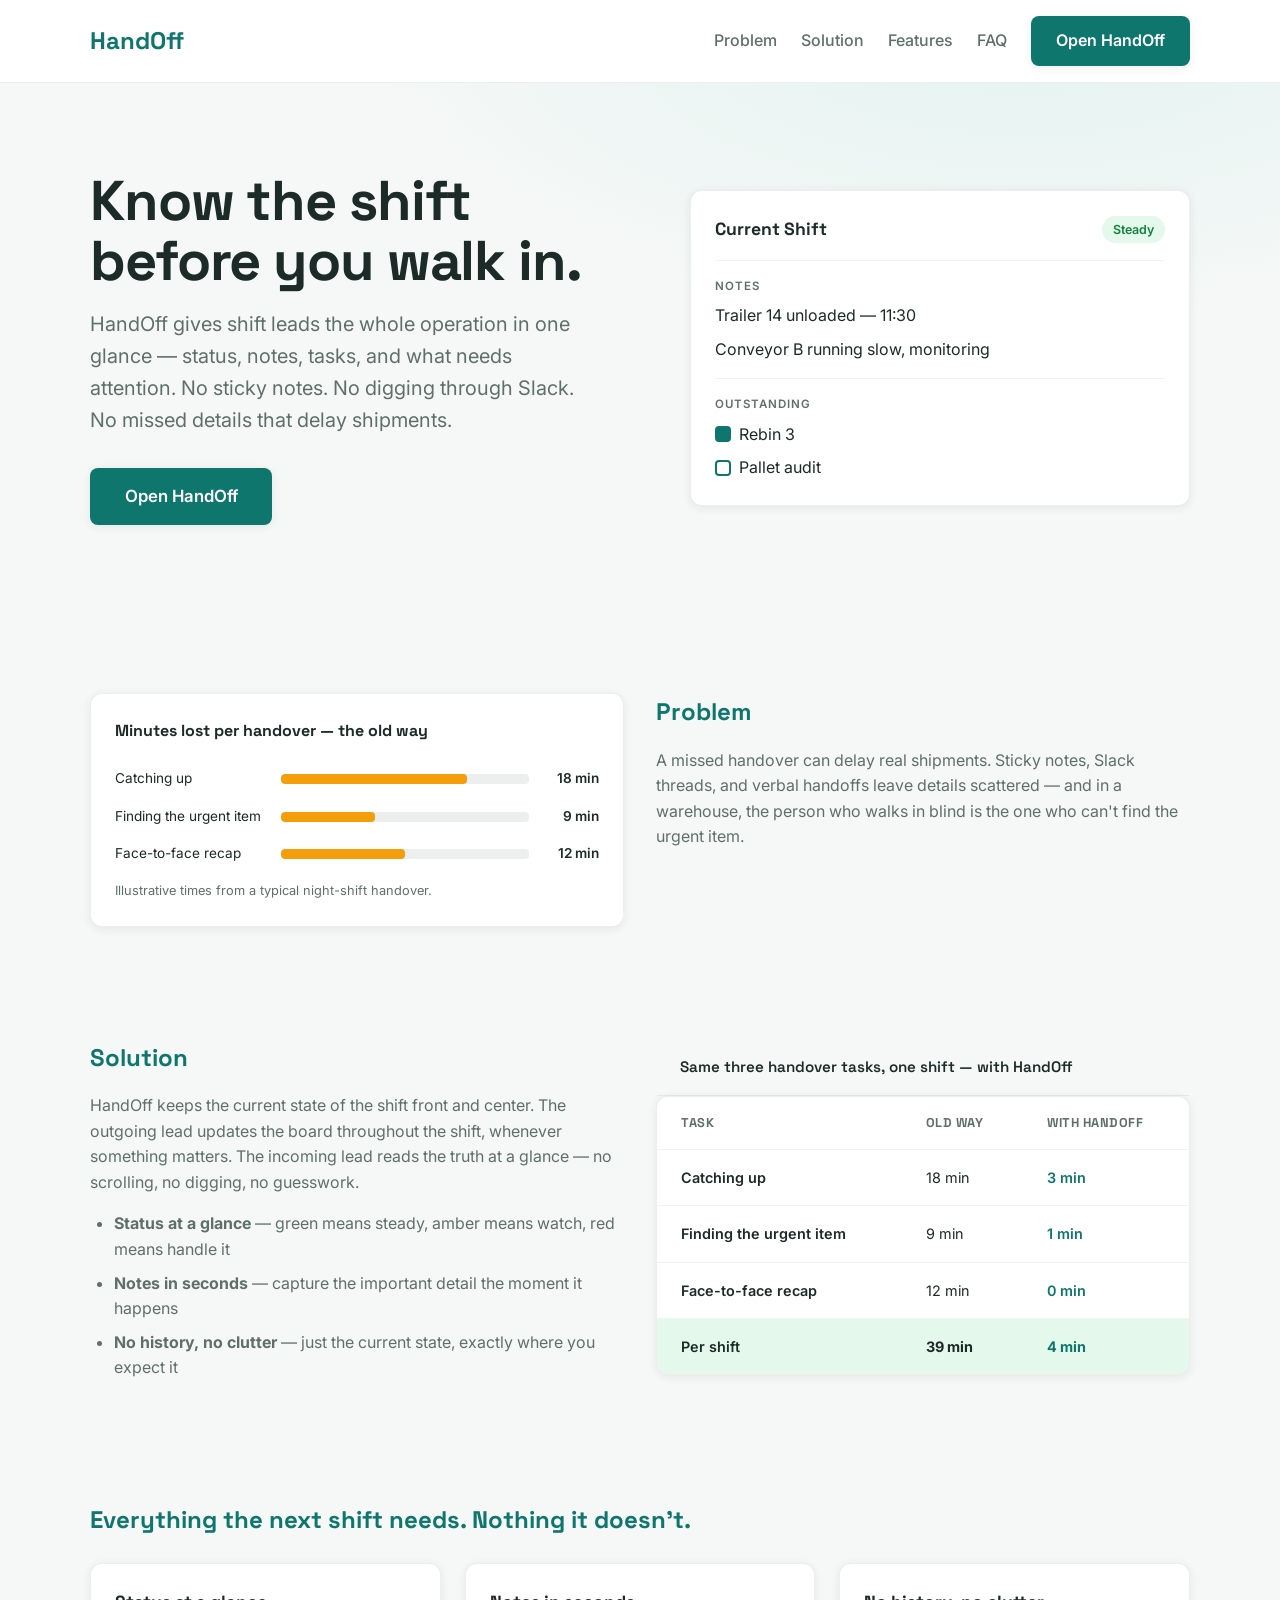
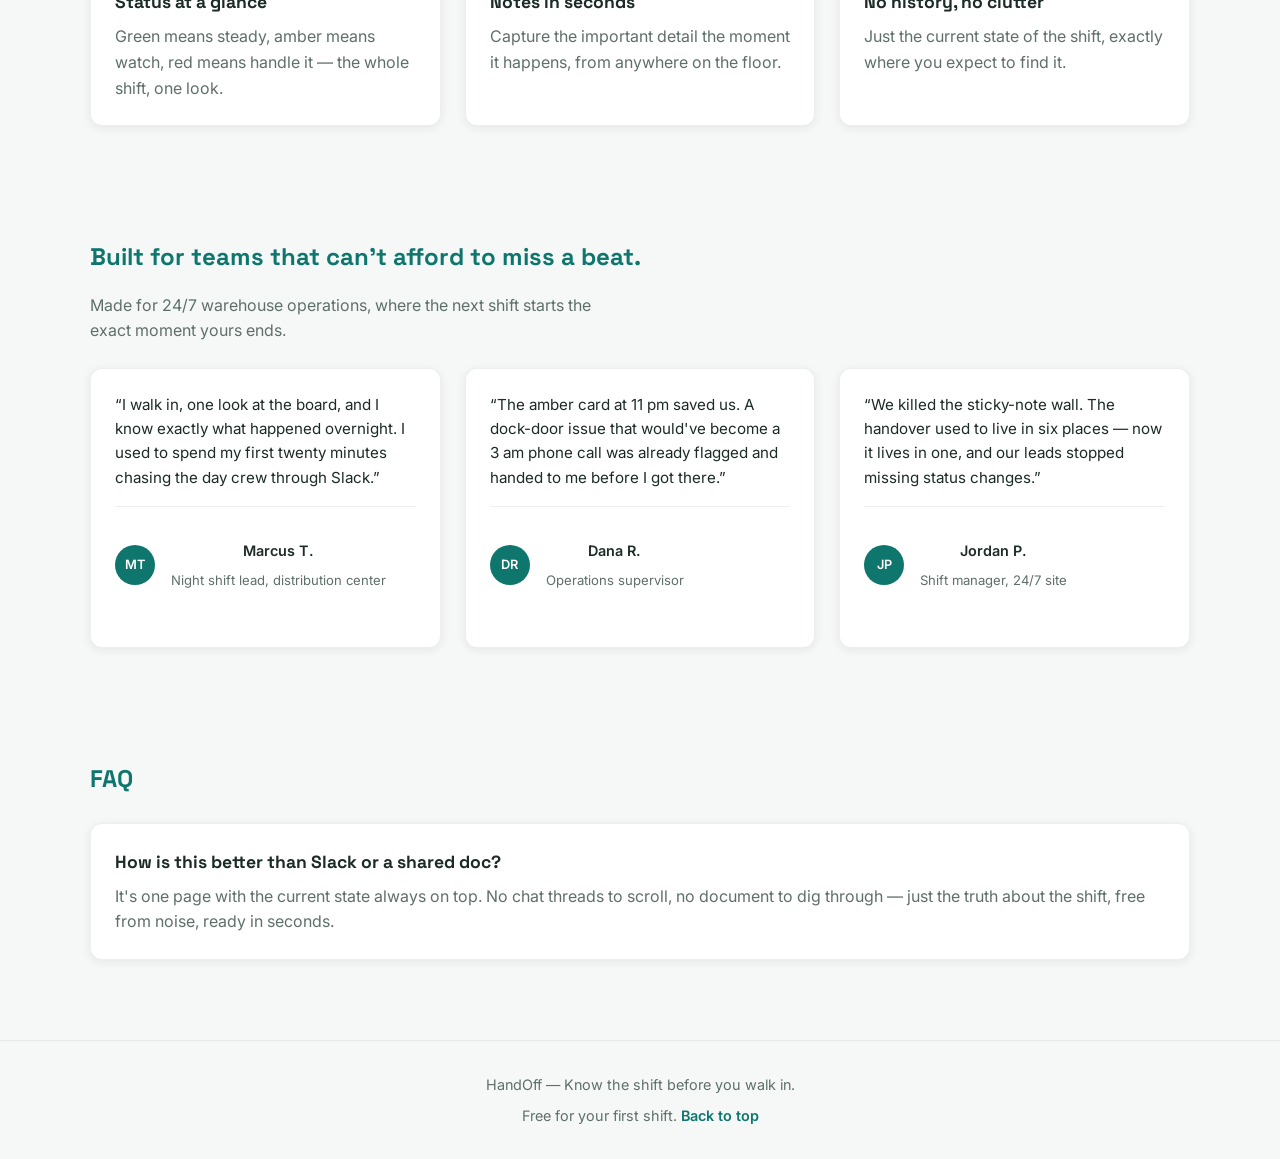
==== commit 9ce5f8fa: "Layout: move Problem chart to the left of the text; sync all docs Landing page: - Problem section no" ====
--- a/index.html
+++ b/index.html
@@ -95,10 +95,6 @@
     <section id="problem">
       <div class="container reveal">
         <div class="side-by-side">
-          <div>
-            <h2>Problem</h2>
-            <p>A missed handover can delay real shipments. Sticky notes, Slack threads, and verbal handoffs leave details scattered — and in a warehouse, the person who walks in blind is the one who can't find the urgent item.</p>
-          </div>
           <div class="chart">
             <h3 class="chart-title">Minutes lost per handover — the old way</h3>
             <div class="chart-item">
@@ -117,6 +113,10 @@
               <span class="chart-value">12 min</span>
             </div>
             <p class="chart-note">Illustrative times from a typical night-shift handover.</p>
+          </div>
+          <div>
+            <h2>Problem</h2>
+            <p>A missed handover can delay real shipments. Sticky notes, Slack threads, and verbal handoffs leave details scattered — and in a warehouse, the person who walks in blind is the one who can't find the urgent item.</p>
           </div>
         </div>
       </div>
